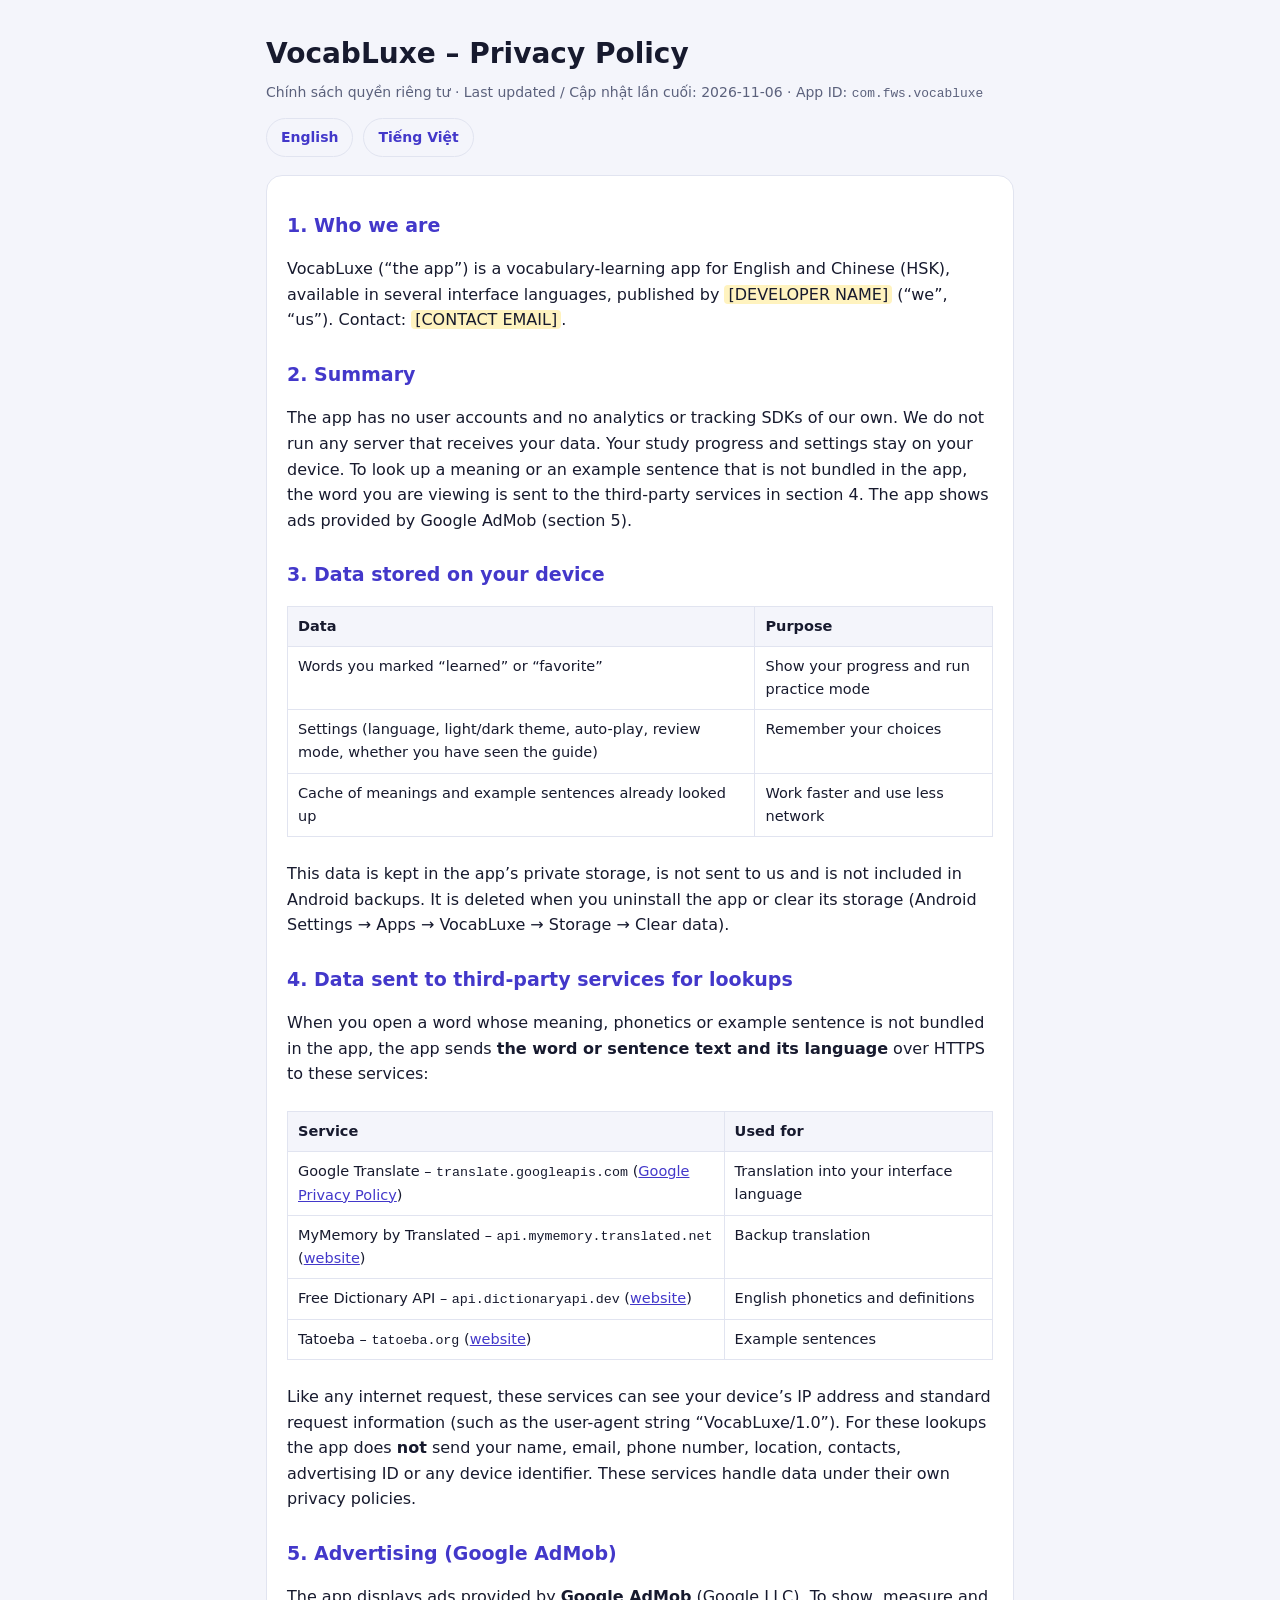
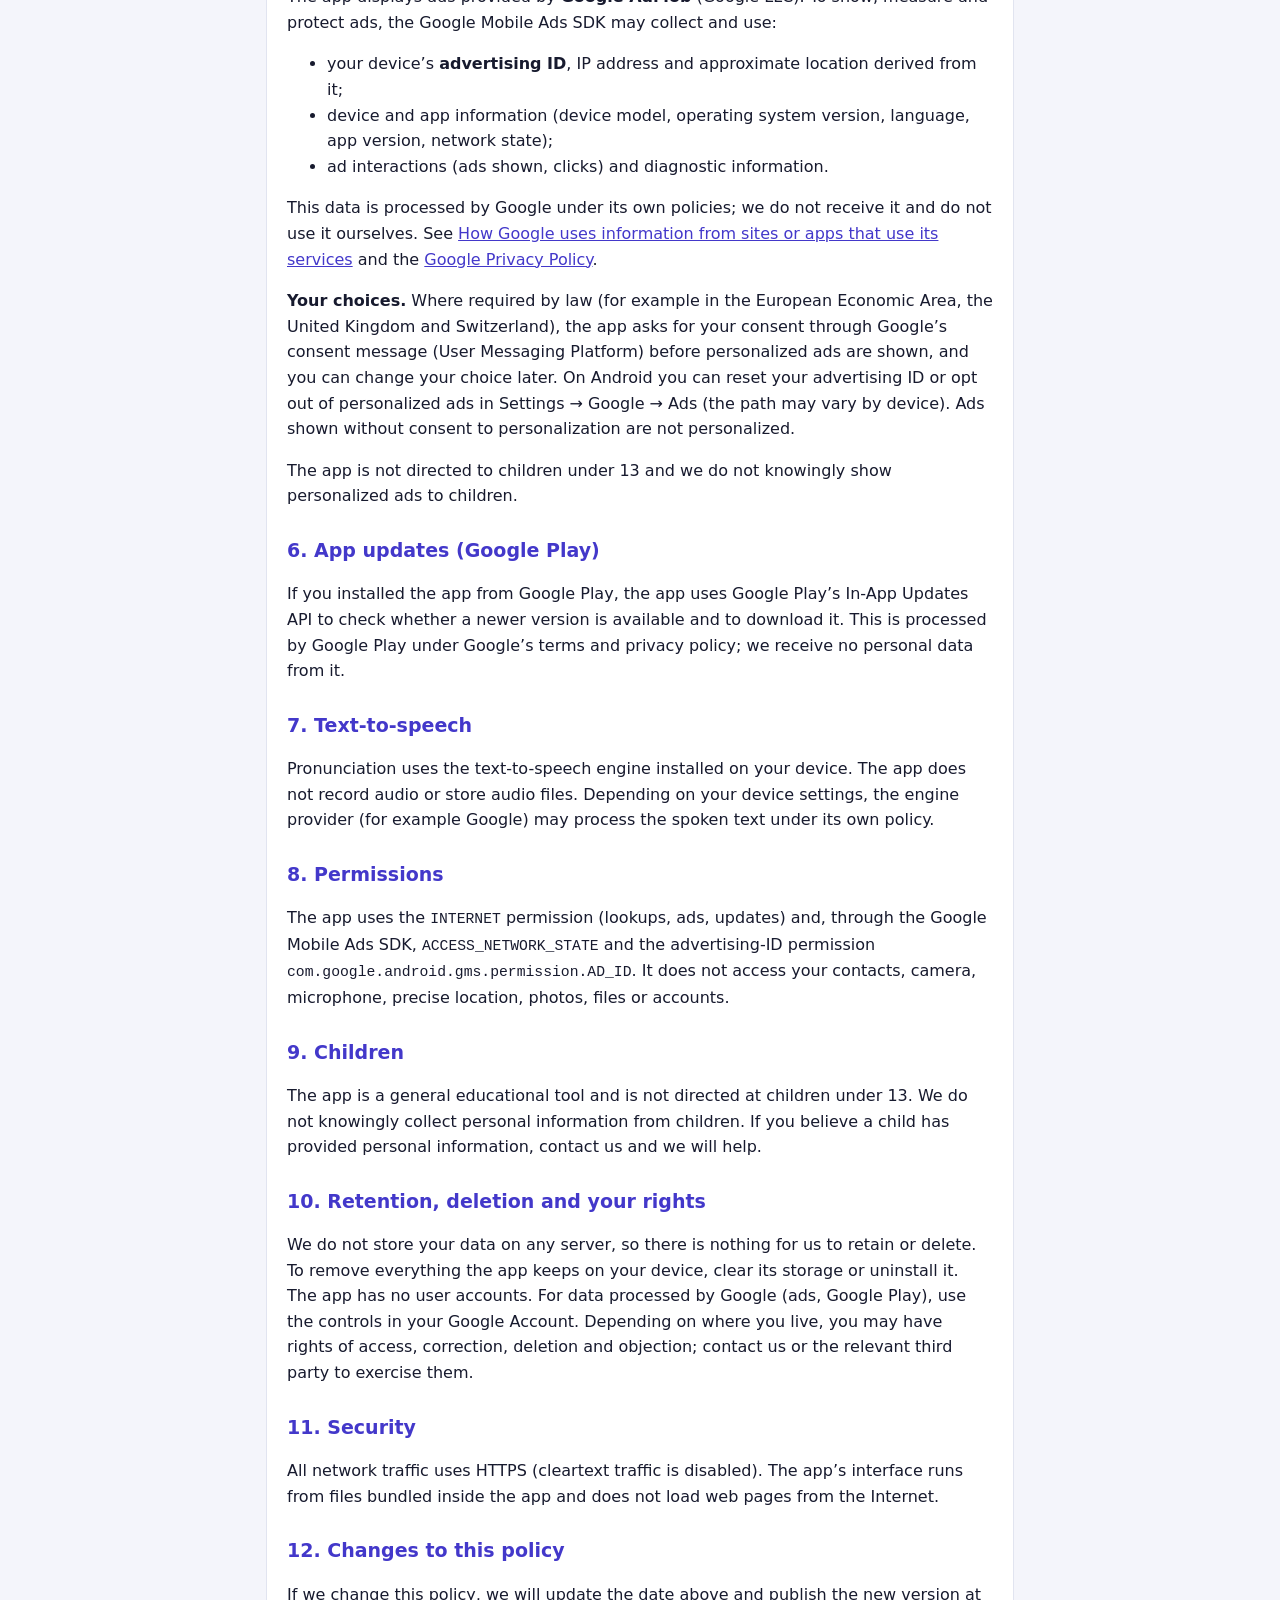
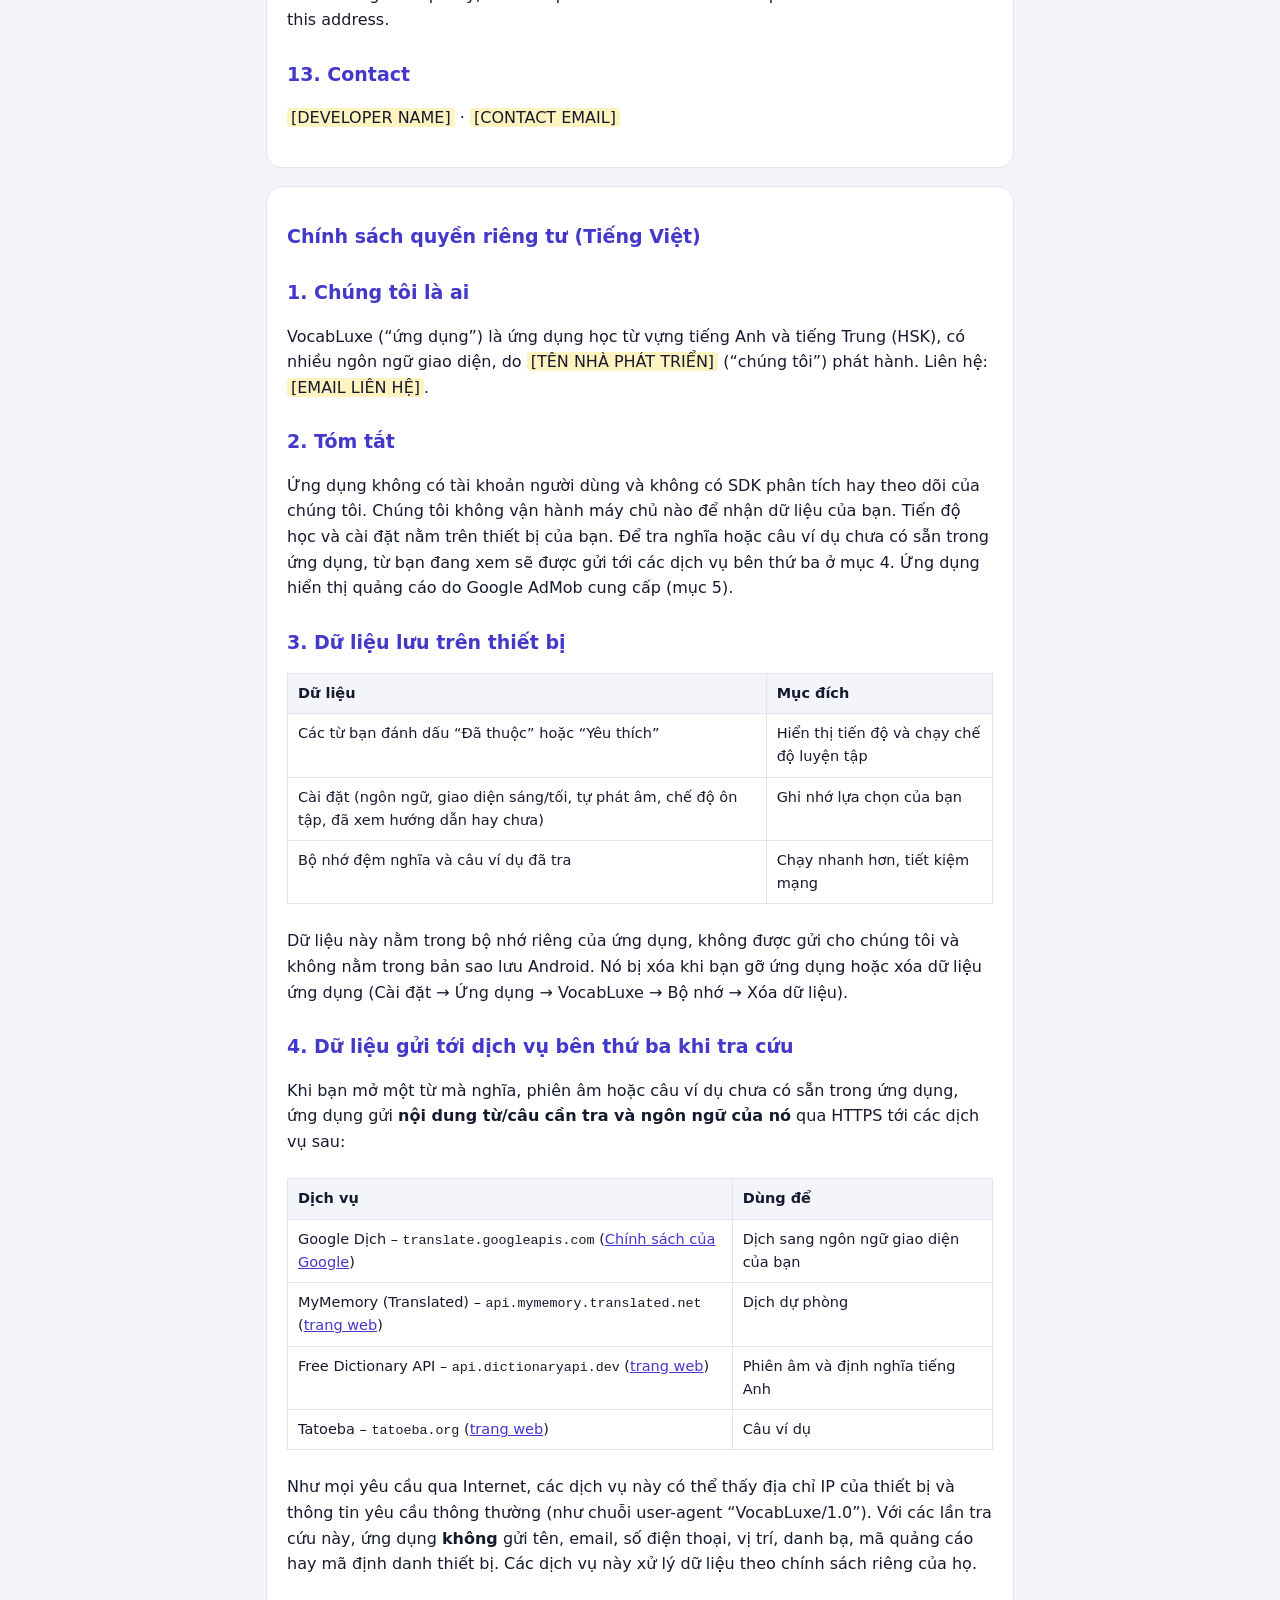
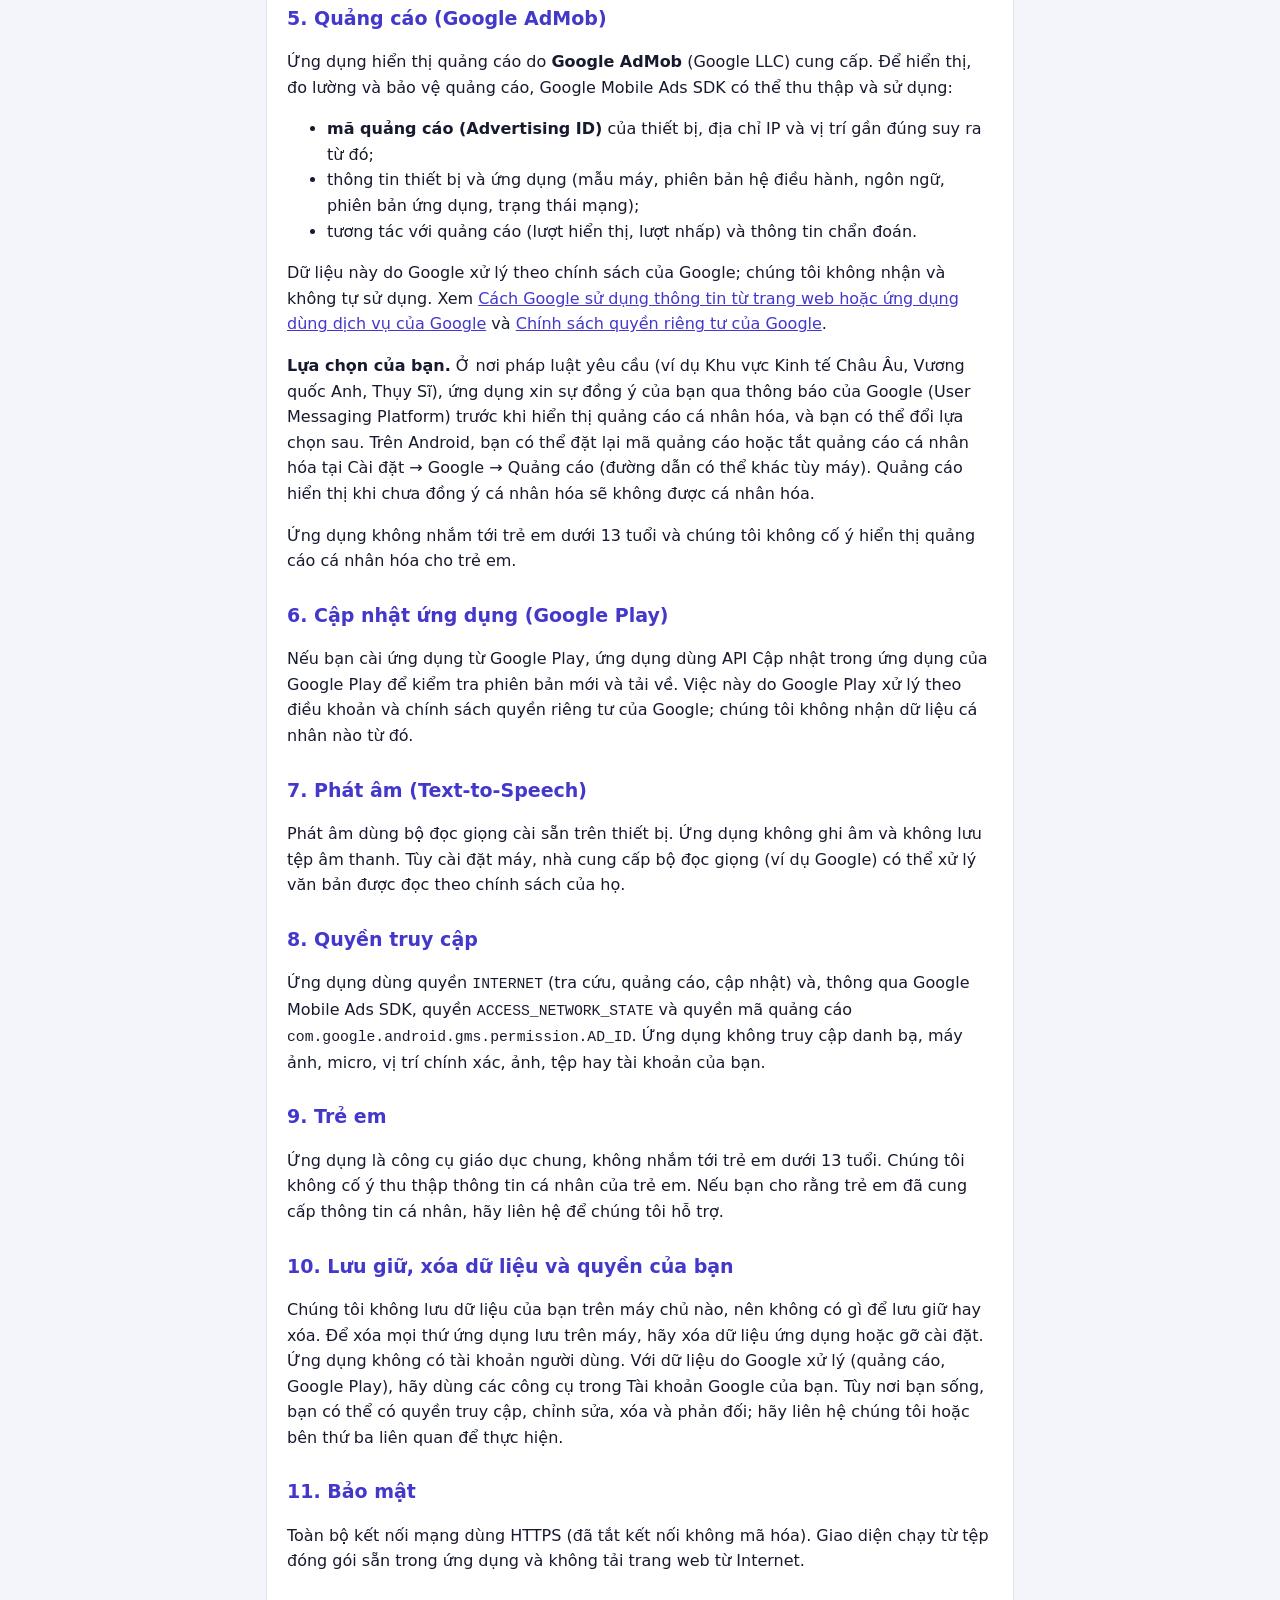
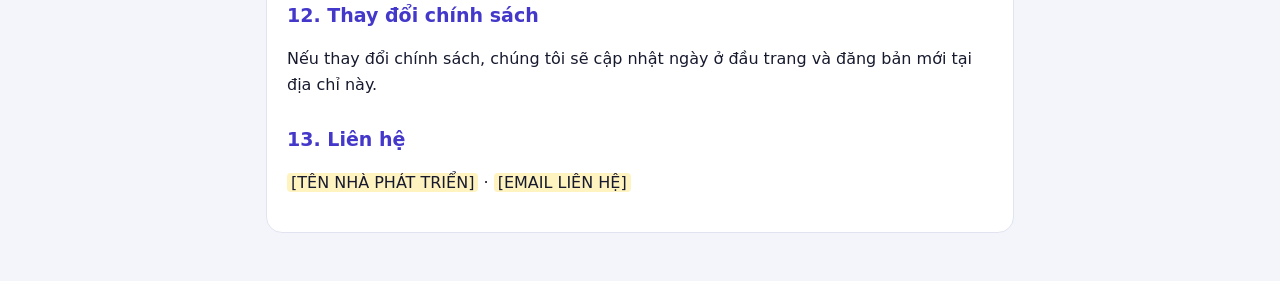
==== docs/privacy-policy.html @ f9e16d3c "new version" ====
<!doctype html>
<html lang="en">
<head>
<meta charset="utf-8">
<meta name="viewport" content="width=device-width, initial-scale=1">
<meta name="color-scheme" content="light dark">
<title>VocabLuxe – Privacy Policy / Chính sách quyền riêng tư</title>
<style>
  :root{color-scheme:light dark;--bg:#f4f5fb;--card:#fff;--text:#171a2e;--muted:#5b617c;--line:#e1e4f0;--accent:#4338ca;--mark:#fff3bf}
  @media (prefers-color-scheme:dark){:root{--bg:#0e1018;--card:#171a26;--text:#edeffa;--muted:#a4aac4;--line:#2a2f44;--accent:#c2c5ff;--mark:#5a4a00}}
  *{box-sizing:border-box}
  body{margin:0;background:var(--bg);color:var(--text);font:16px/1.6 system-ui,-apple-system,"Segoe UI",Roboto,sans-serif}
  main{max-width:780px;margin:0 auto;padding:24px 16px 56px}
  h1{font-size:28px;margin:8px 0 4px}
  h2{font-size:19px;margin:26px 0 8px;color:var(--accent)}
  .card{background:var(--card);border:1px solid var(--line);border-radius:16px;padding:8px 20px 20px;margin-top:18px}
  .meta{color:var(--muted);font-size:14px}
  nav{display:flex;gap:10px;margin-top:14px}
  nav a{padding:7px 14px;border:1px solid var(--line);border-radius:999px;color:var(--accent);text-decoration:none;font-weight:600;font-size:14px}
  table{border-collapse:collapse;width:100%;font-size:14.5px;margin:8px 0}
  th,td{border:1px solid var(--line);padding:8px 10px;text-align:left;vertical-align:top}
  th{background:var(--bg)}
  mark{background:var(--mark);color:inherit;padding:0 4px;border-radius:4px}
  a{color:var(--accent)}
  code{font-size:.92em;word-break:break-word}
  .tablewrap{overflow-x:auto}
</style>
</head>
<body>
<main>
  <h1>VocabLuxe – Privacy Policy</h1>
  <div class="meta">Chính sách quyền riêng tư · Last updated / Cập nhật lần cuối: 2026-11-06 · App ID: <code>com.fws.vocabluxe</code></div>
  <nav><a href="#en">English</a><a href="#vi">Tiếng Việt</a></nav>

  <!-- ===================== ENGLISH ===================== -->
  <section id="en" class="card" lang="en">
    <h2>1. Who we are</h2>
    <p>VocabLuxe (“the app”) is a vocabulary-learning app for English and Chinese (HSK), available in several interface languages, published by <mark>[DEVELOPER NAME]</mark> (“we”, “us”). Contact: <mark>[CONTACT EMAIL]</mark>.</p>

    <h2>2. Summary</h2>
    <p>The app has no user accounts and no analytics or tracking SDKs of our own. We do not run any server that receives your data. Your study progress and settings stay on your device. To look up a meaning or an example sentence that is not bundled in the app, the word you are viewing is sent to the third-party services in section 4. The app shows ads provided by Google AdMob (section 5).</p>

    <h2>3. Data stored on your device</h2>
    <div class="tablewrap"><table>
      <tr><th>Data</th><th>Purpose</th></tr>
      <tr><td>Words you marked “learned” or “favorite”</td><td>Show your progress and run practice mode</td></tr>
      <tr><td>Settings (language, light/dark theme, auto-play, review mode, whether you have seen the guide)</td><td>Remember your choices</td></tr>
      <tr><td>Cache of meanings and example sentences already looked up</td><td>Work faster and use less network</td></tr>
    </table></div>
    <p>This data is kept in the app’s private storage, is not sent to us and is not included in Android backups. It is deleted when you uninstall the app or clear its storage (Android Settings → Apps → VocabLuxe → Storage → Clear data).</p>

    <h2>4. Data sent to third-party services for lookups</h2>
    <p>When you open a word whose meaning, phonetics or example sentence is not bundled in the app, the app sends <b>the word or sentence text and its language</b> over HTTPS to these services:</p>
    <div class="tablewrap"><table>
      <tr><th>Service</th><th>Used for</th></tr>
      <tr><td>Google Translate – <code>translate.googleapis.com</code> (<a href="https://policies.google.com/privacy">Google Privacy Policy</a>)</td><td>Translation into your interface language</td></tr>
      <tr><td>MyMemory by Translated – <code>api.mymemory.translated.net</code> (<a href="https://mymemory.translated.net/">website</a>)</td><td>Backup translation</td></tr>
      <tr><td>Free Dictionary API – <code>api.dictionaryapi.dev</code> (<a href="https://dictionaryapi.dev/">website</a>)</td><td>English phonetics and definitions</td></tr>
      <tr><td>Tatoeba – <code>tatoeba.org</code> (<a href="https://tatoeba.org/">website</a>)</td><td>Example sentences</td></tr>
    </table></div>
    <p>Like any internet request, these services can see your device’s IP address and standard request information (such as the user-agent string “VocabLuxe/1.0”). For these lookups the app does <b>not</b> send your name, email, phone number, location, contacts, advertising ID or any device identifier. These services handle data under their own privacy policies.</p>

    <h2>5. Advertising (Google AdMob)</h2>
    <p>The app displays ads provided by <b>Google AdMob</b> (Google LLC). To show, measure and protect ads, the Google Mobile Ads SDK may collect and use:</p>
    <ul>
      <li>your device’s <b>advertising ID</b>, IP address and approximate location derived from it;</li>
      <li>device and app information (device model, operating system version, language, app version, network state);</li>
      <li>ad interactions (ads shown, clicks) and diagnostic information.</li>
    </ul>
    <p>This data is processed by Google under its own policies; we do not receive it and do not use it ourselves. See <a href="https://policies.google.com/technologies/partner-sites">How Google uses information from sites or apps that use its services</a> and the <a href="https://policies.google.com/privacy">Google Privacy Policy</a>.</p>
    <p><b>Your choices.</b> Where required by law (for example in the European Economic Area, the United Kingdom and Switzerland), the app asks for your consent through Google’s consent message (User Messaging Platform) before personalized ads are shown, and you can change your choice later. On Android you can reset your advertising ID or opt out of personalized ads in Settings → Google → Ads (the path may vary by device). Ads shown without consent to personalization are not personalized.</p>
    <p>The app is not directed to children under 13 and we do not knowingly show personalized ads to children.</p>

    <h2>6. App updates (Google Play)</h2>
    <p>If you installed the app from Google Play, the app uses Google Play’s In-App Updates API to check whether a newer version is available and to download it. This is processed by Google Play under Google’s terms and privacy policy; we receive no personal data from it.</p>

    <h2>7. Text-to-speech</h2>
    <p>Pronunciation uses the text-to-speech engine installed on your device. The app does not record audio or store audio files. Depending on your device settings, the engine provider (for example Google) may process the spoken text under its own policy.</p>

    <h2>8. Permissions</h2>
    <p>The app uses the <code>INTERNET</code> permission (lookups, ads, updates) and, through the Google Mobile Ads SDK, <code>ACCESS_NETWORK_STATE</code> and the advertising-ID permission <code>com.google.android.gms.permission.AD_ID</code>. It does not access your contacts, camera, microphone, precise location, photos, files or accounts.</p>

    <h2>9. Children</h2>
    <p>The app is a general educational tool and is not directed at children under 13. We do not knowingly collect personal information from children. If you believe a child has provided personal information, contact us and we will help.</p>

    <h2>10. Retention, deletion and your rights</h2>
    <p>We do not store your data on any server, so there is nothing for us to retain or delete. To remove everything the app keeps on your device, clear its storage or uninstall it. The app has no user accounts. For data processed by Google (ads, Google Play), use the controls in your Google Account. Depending on where you live, you may have rights of access, correction, deletion and objection; contact us or the relevant third party to exercise them.</p>

    <h2>11. Security</h2>
    <p>All network traffic uses HTTPS (cleartext traffic is disabled). The app’s interface runs from files bundled inside the app and does not load web pages from the Internet.</p>

    <h2>12. Changes to this policy</h2>
    <p>If we change this policy, we will update the date above and publish the new version at this address.</p>

    <h2>13. Contact</h2>
    <p><mark>[DEVELOPER NAME]</mark> · <mark>[CONTACT EMAIL]</mark></p>
  </section>

  <!-- ===================== TIẾNG VIỆT ===================== -->
  <section id="vi" class="card" lang="vi">
    <h2>Chính sách quyền riêng tư (Tiếng Việt)</h2>

    <h2>1. Chúng tôi là ai</h2>
    <p>VocabLuxe (“ứng dụng”) là ứng dụng học từ vựng tiếng Anh và tiếng Trung (HSK), có nhiều ngôn ngữ giao diện, do <mark>[TÊN NHÀ PHÁT TRIỂN]</mark> (“chúng tôi”) phát hành. Liên hệ: <mark>[EMAIL LIÊN HỆ]</mark>.</p>

    <h2>2. Tóm tắt</h2>
    <p>Ứng dụng không có tài khoản người dùng và không có SDK phân tích hay theo dõi của chúng tôi. Chúng tôi không vận hành máy chủ nào để nhận dữ liệu của bạn. Tiến độ học và cài đặt nằm trên thiết bị của bạn. Để tra nghĩa hoặc câu ví dụ chưa có sẵn trong ứng dụng, từ bạn đang xem sẽ được gửi tới các dịch vụ bên thứ ba ở mục 4. Ứng dụng hiển thị quảng cáo do Google AdMob cung cấp (mục 5).</p>

    <h2>3. Dữ liệu lưu trên thiết bị</h2>
    <div class="tablewrap"><table>
      <tr><th>Dữ liệu</th><th>Mục đích</th></tr>
      <tr><td>Các từ bạn đánh dấu “Đã thuộc” hoặc “Yêu thích”</td><td>Hiển thị tiến độ và chạy chế độ luyện tập</td></tr>
      <tr><td>Cài đặt (ngôn ngữ, giao diện sáng/tối, tự phát âm, chế độ ôn tập, đã xem hướng dẫn hay chưa)</td><td>Ghi nhớ lựa chọn của bạn</td></tr>
      <tr><td>Bộ nhớ đệm nghĩa và câu ví dụ đã tra</td><td>Chạy nhanh hơn, tiết kiệm mạng</td></tr>
    </table></div>
    <p>Dữ liệu này nằm trong bộ nhớ riêng của ứng dụng, không được gửi cho chúng tôi và không nằm trong bản sao lưu Android. Nó bị xóa khi bạn gỡ ứng dụng hoặc xóa dữ liệu ứng dụng (Cài đặt → Ứng dụng → VocabLuxe → Bộ nhớ → Xóa dữ liệu).</p>

    <h2>4. Dữ liệu gửi tới dịch vụ bên thứ ba khi tra cứu</h2>
    <p>Khi bạn mở một từ mà nghĩa, phiên âm hoặc câu ví dụ chưa có sẵn trong ứng dụng, ứng dụng gửi <b>nội dung từ/câu cần tra và ngôn ngữ của nó</b> qua HTTPS tới các dịch vụ sau:</p>
    <div class="tablewrap"><table>
      <tr><th>Dịch vụ</th><th>Dùng để</th></tr>
      <tr><td>Google Dịch – <code>translate.googleapis.com</code> (<a href="https://policies.google.com/privacy">Chính sách của Google</a>)</td><td>Dịch sang ngôn ngữ giao diện của bạn</td></tr>
      <tr><td>MyMemory (Translated) – <code>api.mymemory.translated.net</code> (<a href="https://mymemory.translated.net/">trang web</a>)</td><td>Dịch dự phòng</td></tr>
      <tr><td>Free Dictionary API – <code>api.dictionaryapi.dev</code> (<a href="https://dictionaryapi.dev/">trang web</a>)</td><td>Phiên âm và định nghĩa tiếng Anh</td></tr>
      <tr><td>Tatoeba – <code>tatoeba.org</code> (<a href="https://tatoeba.org/">trang web</a>)</td><td>Câu ví dụ</td></tr>
    </table></div>
    <p>Như mọi yêu cầu qua Internet, các dịch vụ này có thể thấy địa chỉ IP của thiết bị và thông tin yêu cầu thông thường (như chuỗi user-agent “VocabLuxe/1.0”). Với các lần tra cứu này, ứng dụng <b>không</b> gửi tên, email, số điện thoại, vị trí, danh bạ, mã quảng cáo hay mã định danh thiết bị. Các dịch vụ này xử lý dữ liệu theo chính sách riêng của họ.</p>

    <h2>5. Quảng cáo (Google AdMob)</h2>
    <p>Ứng dụng hiển thị quảng cáo do <b>Google AdMob</b> (Google LLC) cung cấp. Để hiển thị, đo lường và bảo vệ quảng cáo, Google Mobile Ads SDK có thể thu thập và sử dụng:</p>
    <ul>
      <li><b>mã quảng cáo (Advertising ID)</b> của thiết bị, địa chỉ IP và vị trí gần đúng suy ra từ đó;</li>
      <li>thông tin thiết bị và ứng dụng (mẫu máy, phiên bản hệ điều hành, ngôn ngữ, phiên bản ứng dụng, trạng thái mạng);</li>
      <li>tương tác với quảng cáo (lượt hiển thị, lượt nhấp) và thông tin chẩn đoán.</li>
    </ul>
    <p>Dữ liệu này do Google xử lý theo chính sách của Google; chúng tôi không nhận và không tự sử dụng. Xem <a href="https://policies.google.com/technologies/partner-sites">Cách Google sử dụng thông tin từ trang web hoặc ứng dụng dùng dịch vụ của Google</a> và <a href="https://policies.google.com/privacy">Chính sách quyền riêng tư của Google</a>.</p>
    <p><b>Lựa chọn của bạn.</b> Ở nơi pháp luật yêu cầu (ví dụ Khu vực Kinh tế Châu Âu, Vương quốc Anh, Thụy Sĩ), ứng dụng xin sự đồng ý của bạn qua thông báo của Google (User Messaging Platform) trước khi hiển thị quảng cáo cá nhân hóa, và bạn có thể đổi lựa chọn sau. Trên Android, bạn có thể đặt lại mã quảng cáo hoặc tắt quảng cáo cá nhân hóa tại Cài đặt → Google → Quảng cáo (đường dẫn có thể khác tùy máy). Quảng cáo hiển thị khi chưa đồng ý cá nhân hóa sẽ không được cá nhân hóa.</p>
    <p>Ứng dụng không nhắm tới trẻ em dưới 13 tuổi và chúng tôi không cố ý hiển thị quảng cáo cá nhân hóa cho trẻ em.</p>

    <h2>6. Cập nhật ứng dụng (Google Play)</h2>
    <p>Nếu bạn cài ứng dụng từ Google Play, ứng dụng dùng API Cập nhật trong ứng dụng của Google Play để kiểm tra phiên bản mới và tải về. Việc này do Google Play xử lý theo điều khoản và chính sách quyền riêng tư của Google; chúng tôi không nhận dữ liệu cá nhân nào từ đó.</p>

    <h2>7. Phát âm (Text-to-Speech)</h2>
    <p>Phát âm dùng bộ đọc giọng cài sẵn trên thiết bị. Ứng dụng không ghi âm và không lưu tệp âm thanh. Tùy cài đặt máy, nhà cung cấp bộ đọc giọng (ví dụ Google) có thể xử lý văn bản được đọc theo chính sách của họ.</p>

    <h2>8. Quyền truy cập</h2>
    <p>Ứng dụng dùng quyền <code>INTERNET</code> (tra cứu, quảng cáo, cập nhật) và, thông qua Google Mobile Ads SDK, quyền <code>ACCESS_NETWORK_STATE</code> và quyền mã quảng cáo <code>com.google.android.gms.permission.AD_ID</code>. Ứng dụng không truy cập danh bạ, máy ảnh, micro, vị trí chính xác, ảnh, tệp hay tài khoản của bạn.</p>

    <h2>9. Trẻ em</h2>
    <p>Ứng dụng là công cụ giáo dục chung, không nhắm tới trẻ em dưới 13 tuổi. Chúng tôi không cố ý thu thập thông tin cá nhân của trẻ em. Nếu bạn cho rằng trẻ em đã cung cấp thông tin cá nhân, hãy liên hệ để chúng tôi hỗ trợ.</p>

    <h2>10. Lưu giữ, xóa dữ liệu và quyền của bạn</h2>
    <p>Chúng tôi không lưu dữ liệu của bạn trên máy chủ nào, nên không có gì để lưu giữ hay xóa. Để xóa mọi thứ ứng dụng lưu trên máy, hãy xóa dữ liệu ứng dụng hoặc gỡ cài đặt. Ứng dụng không có tài khoản người dùng. Với dữ liệu do Google xử lý (quảng cáo, Google Play), hãy dùng các công cụ trong Tài khoản Google của bạn. Tùy nơi bạn sống, bạn có thể có quyền truy cập, chỉnh sửa, xóa và phản đối; hãy liên hệ chúng tôi hoặc bên thứ ba liên quan để thực hiện.</p>

    <h2>11. Bảo mật</h2>
    <p>Toàn bộ kết nối mạng dùng HTTPS (đã tắt kết nối không mã hóa). Giao diện chạy từ tệp đóng gói sẵn trong ứng dụng và không tải trang web từ Internet.</p>

    <h2>12. Thay đổi chính sách</h2>
    <p>Nếu thay đổi chính sách, chúng tôi sẽ cập nhật ngày ở đầu trang và đăng bản mới tại địa chỉ này.</p>

    <h2>13. Liên hệ</h2>
    <p><mark>[TÊN NHÀ PHÁT TRIỂN]</mark> · <mark>[EMAIL LIÊN HỆ]</mark></p>
  </section>
</main>
</body>
</html>
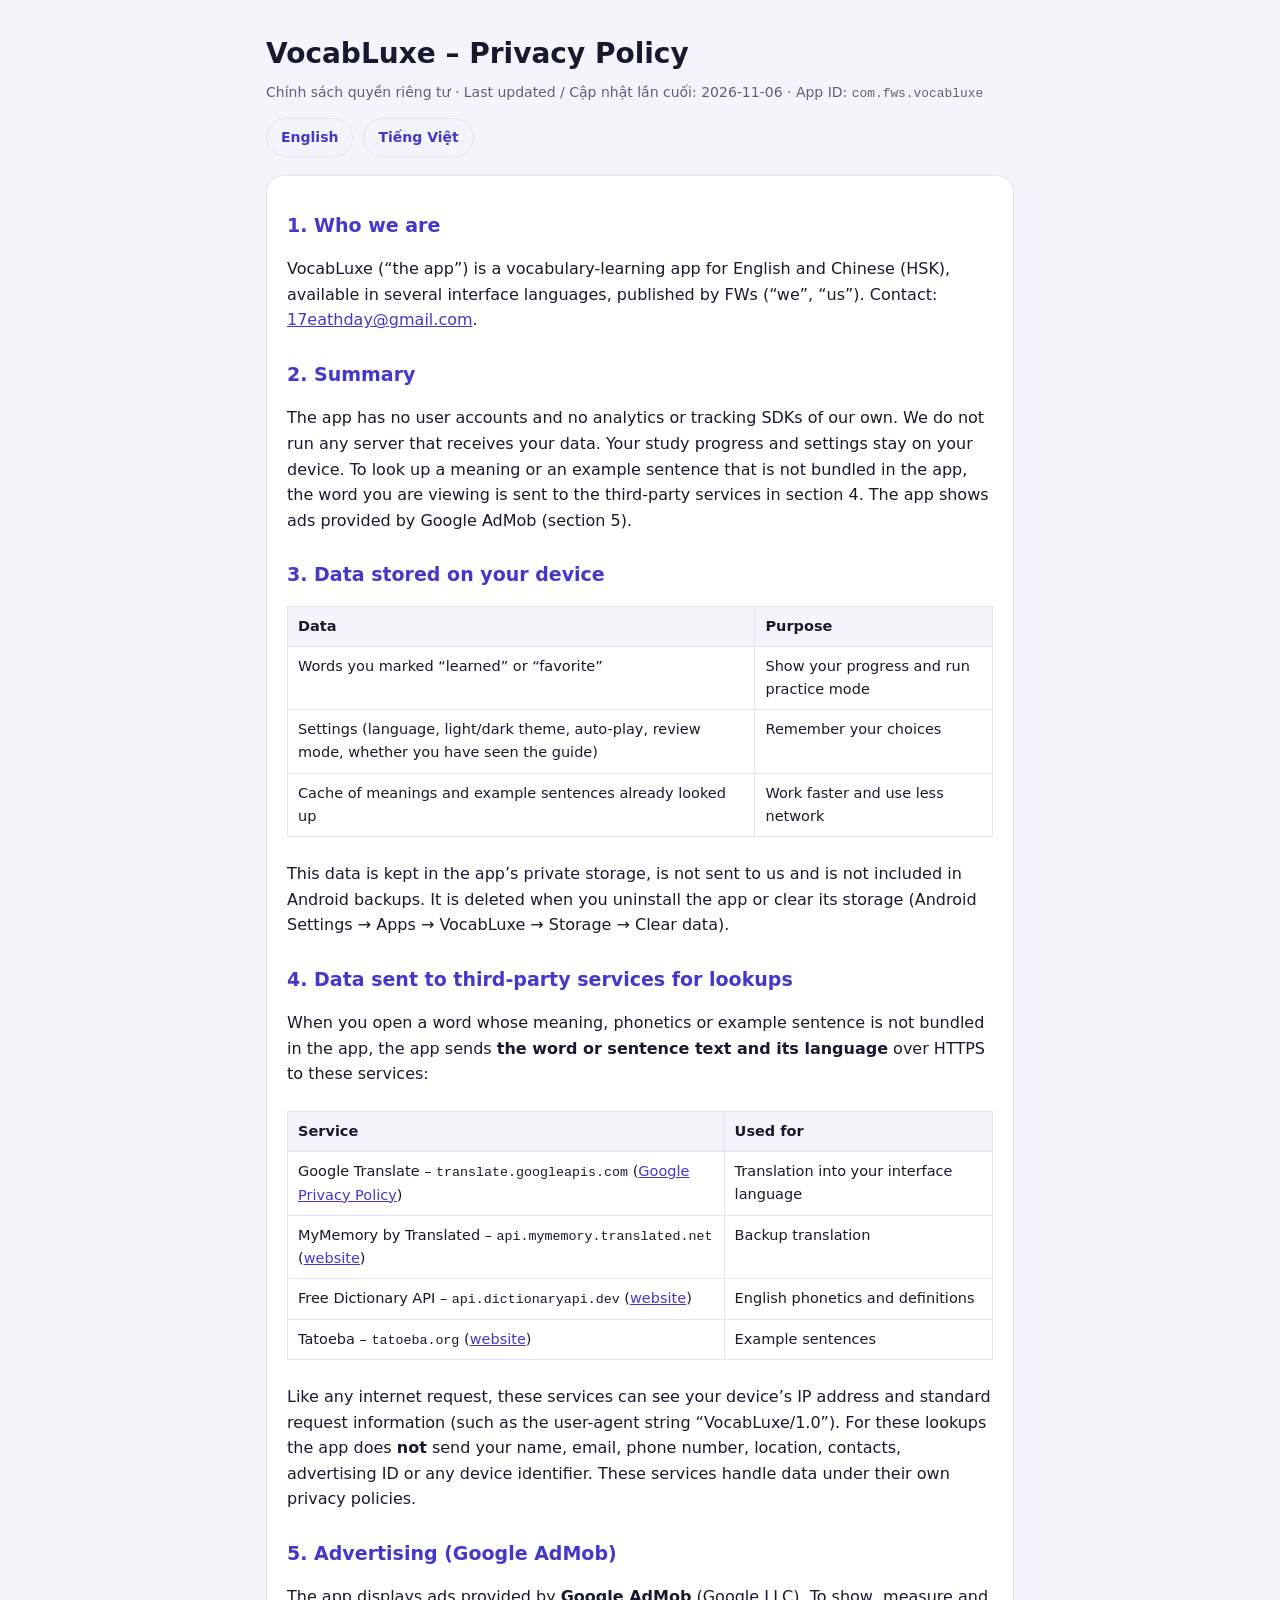
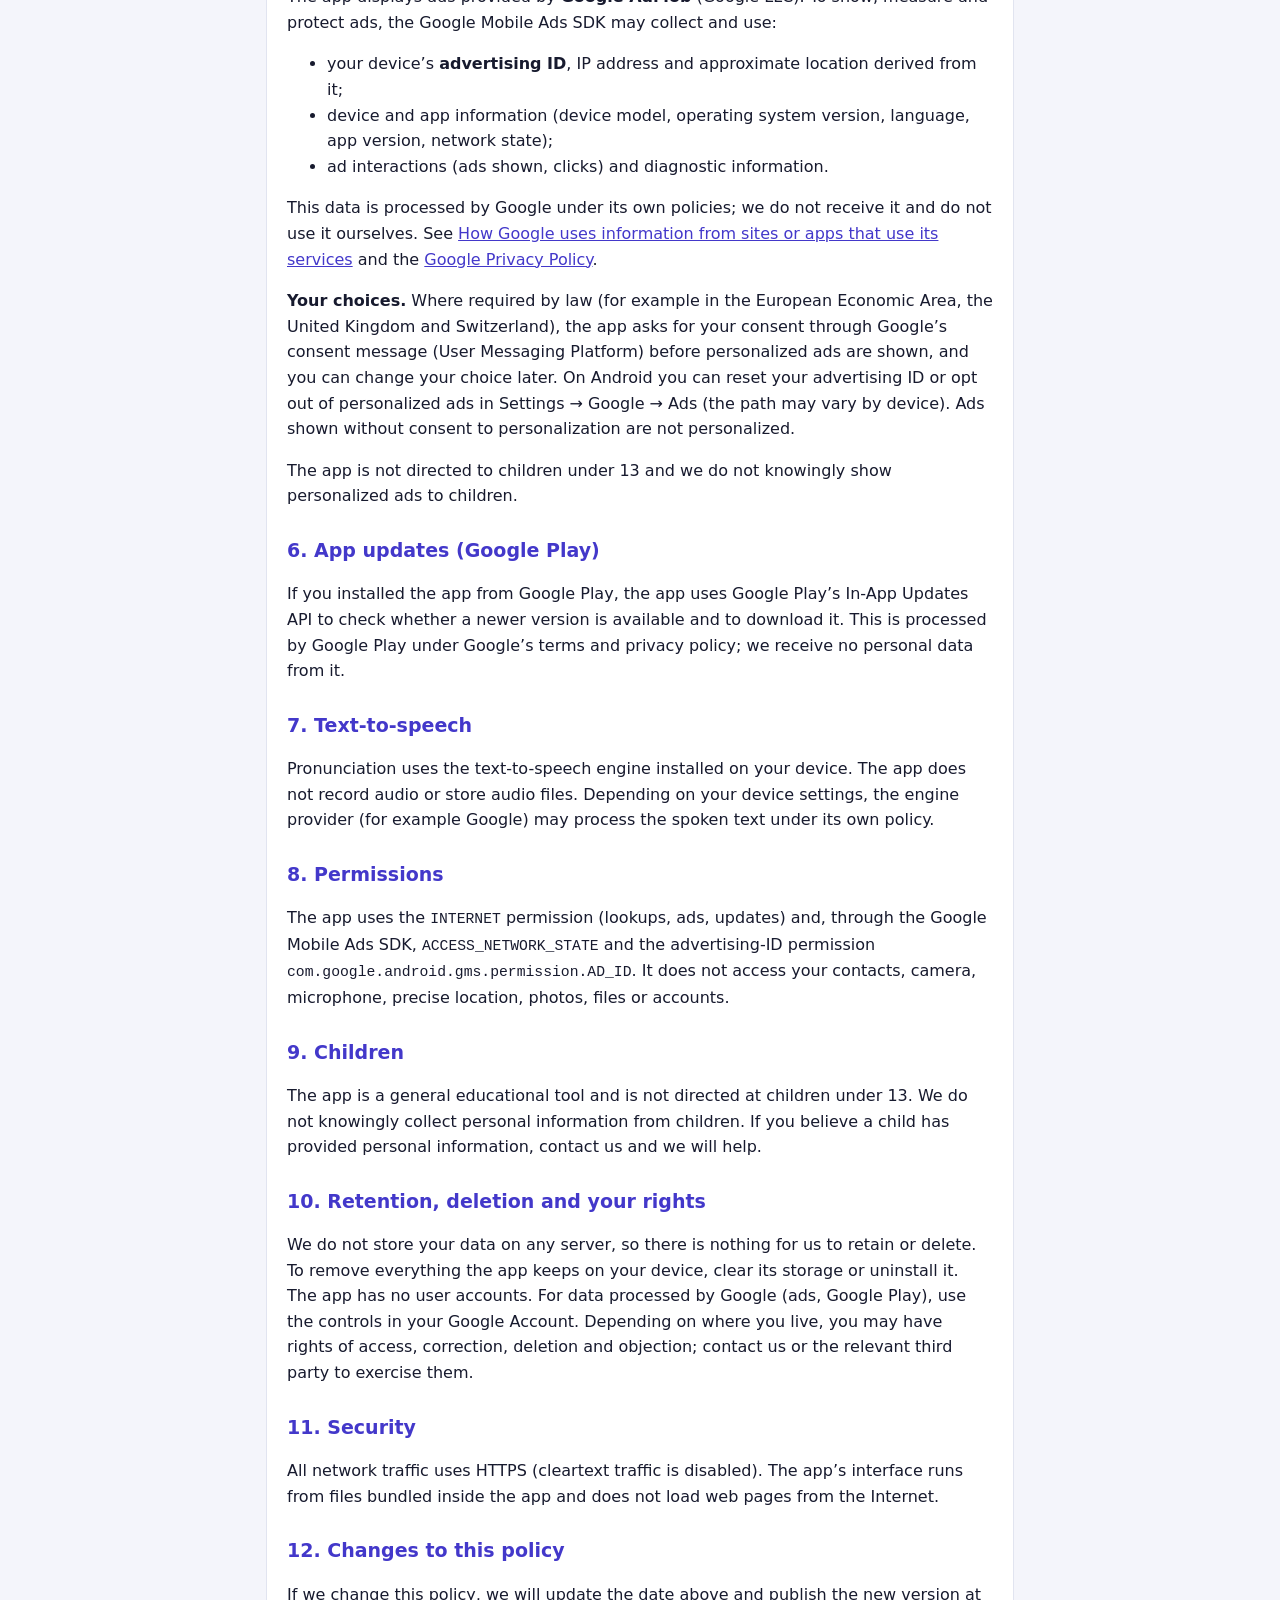
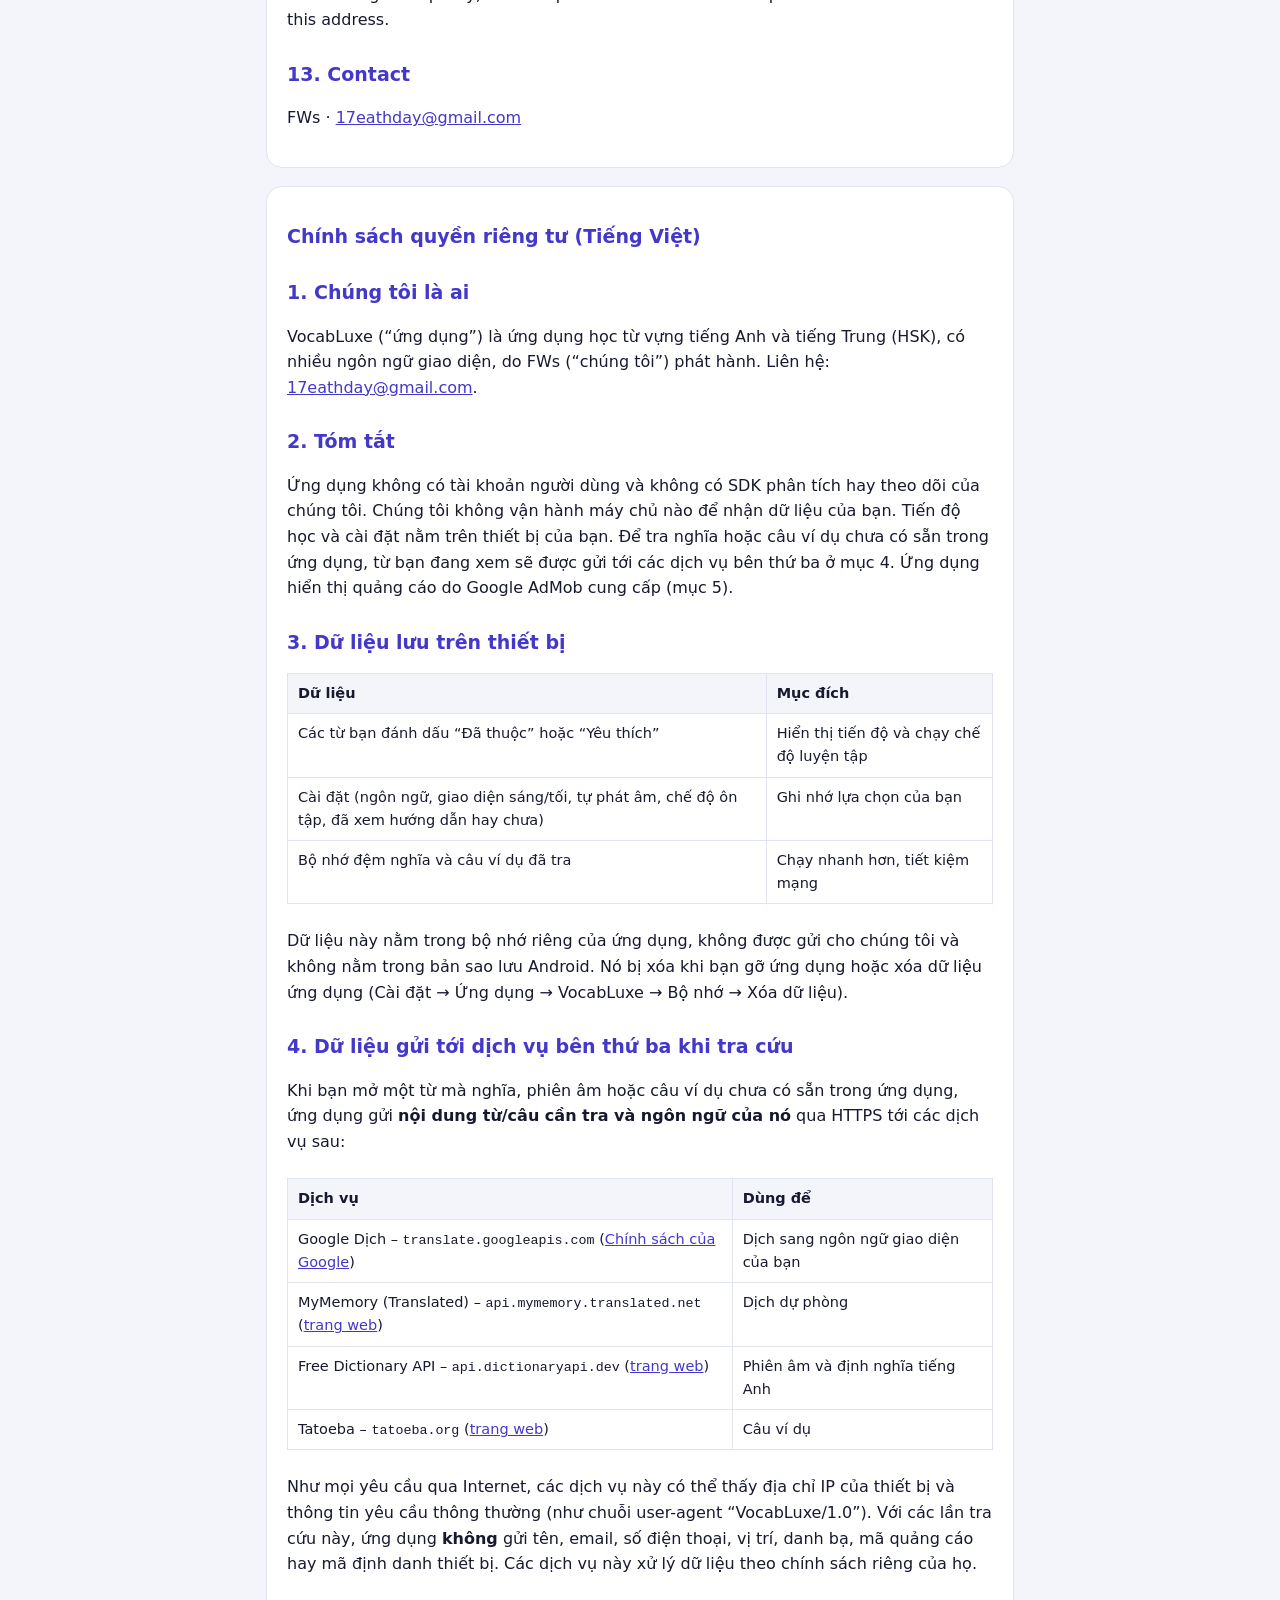
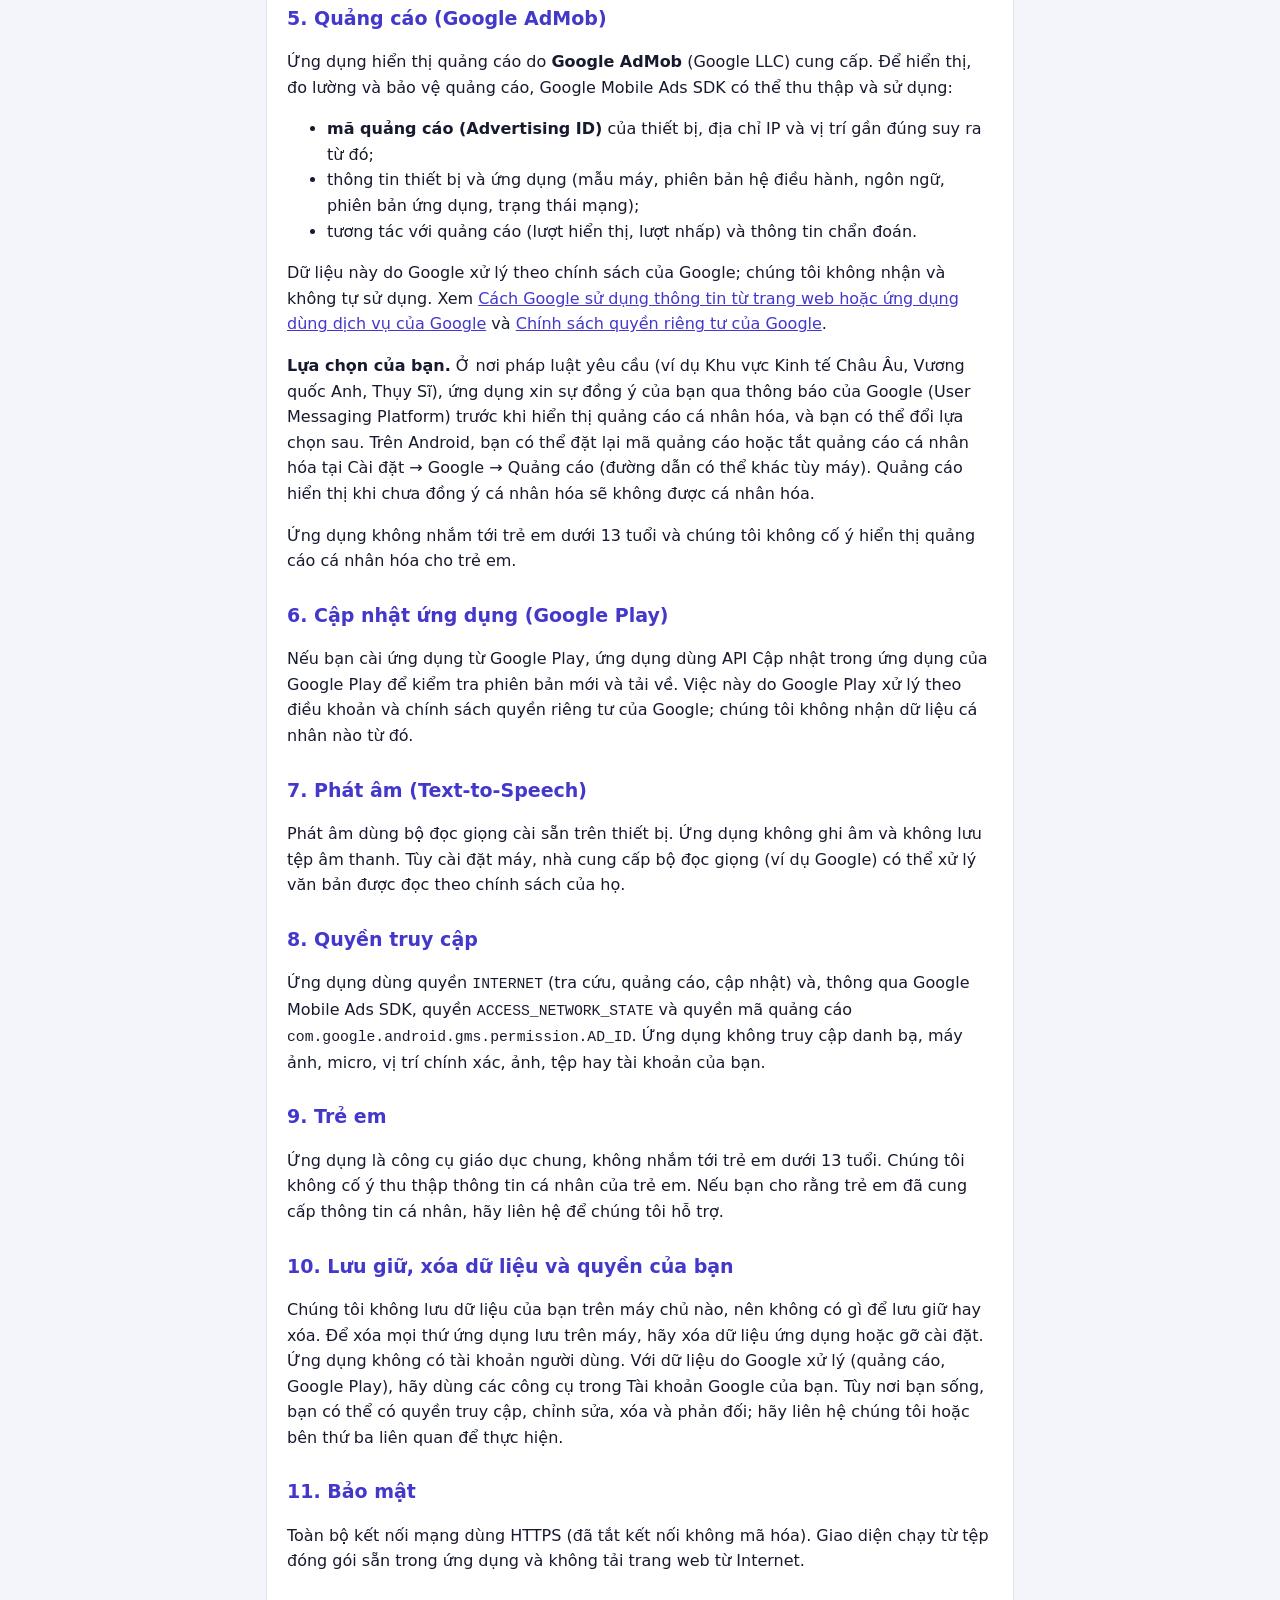
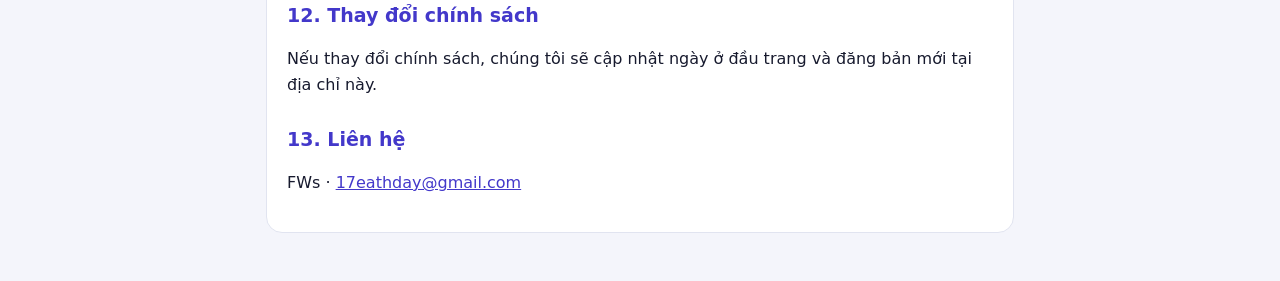
==== commit 02736f9f: "init" ====
--- a/docs/privacy-policy.html
+++ b/docs/privacy-policy.html
@@ -35,7 +35,7 @@
   <!-- ===================== ENGLISH ===================== -->
   <section id="en" class="card" lang="en">
     <h2>1. Who we are</h2>
-    <p>VocabLuxe (“the app”) is a vocabulary-learning app for English and Chinese (HSK), available in several interface languages, published by <mark>[DEVELOPER NAME]</mark> (“we”, “us”). Contact: <mark>[CONTACT EMAIL]</mark>.</p>
+    <p>VocabLuxe (“the app”) is a vocabulary-learning app for English and Chinese (HSK), available in several interface languages, published by FWs (“we”, “us”). Contact: <a href="mailto:17eathday@gmail.com">17eathday@gmail.com</a>.</p>
 
     <h2>2. Summary</h2>
     <p>The app has no user accounts and no analytics or tracking SDKs of our own. We do not run any server that receives your data. Your study progress and settings stay on your device. To look up a meaning or an example sentence that is not bundled in the app, the word you are viewing is sent to the third-party services in section 4. The app shows ads provided by Google AdMob (section 5).</p>
@@ -93,7 +93,7 @@
     <p>If we change this policy, we will update the date above and publish the new version at this address.</p>
 
     <h2>13. Contact</h2>
-    <p><mark>[DEVELOPER NAME]</mark> · <mark>[CONTACT EMAIL]</mark></p>
+    <p>FWs · <a href="mailto:17eathday@gmail.com">17eathday@gmail.com</a></p>
   </section>
 
   <!-- ===================== TIẾNG VIỆT ===================== -->
@@ -101,7 +101,7 @@
     <h2>Chính sách quyền riêng tư (Tiếng Việt)</h2>
 
     <h2>1. Chúng tôi là ai</h2>
-    <p>VocabLuxe (“ứng dụng”) là ứng dụng học từ vựng tiếng Anh và tiếng Trung (HSK), có nhiều ngôn ngữ giao diện, do <mark>[TÊN NHÀ PHÁT TRIỂN]</mark> (“chúng tôi”) phát hành. Liên hệ: <mark>[EMAIL LIÊN HỆ]</mark>.</p>
+    <p>VocabLuxe (“ứng dụng”) là ứng dụng học từ vựng tiếng Anh và tiếng Trung (HSK), có nhiều ngôn ngữ giao diện, do FWs (“chúng tôi”) phát hành. Liên hệ: <a href="mailto:17eathday@gmail.com">17eathday@gmail.com</a>.</p>
 
     <h2>2. Tóm tắt</h2>
     <p>Ứng dụng không có tài khoản người dùng và không có SDK phân tích hay theo dõi của chúng tôi. Chúng tôi không vận hành máy chủ nào để nhận dữ liệu của bạn. Tiến độ học và cài đặt nằm trên thiết bị của bạn. Để tra nghĩa hoặc câu ví dụ chưa có sẵn trong ứng dụng, từ bạn đang xem sẽ được gửi tới các dịch vụ bên thứ ba ở mục 4. Ứng dụng hiển thị quảng cáo do Google AdMob cung cấp (mục 5).</p>
@@ -159,7 +159,7 @@
     <p>Nếu thay đổi chính sách, chúng tôi sẽ cập nhật ngày ở đầu trang và đăng bản mới tại địa chỉ này.</p>
 
     <h2>13. Liên hệ</h2>
-    <p><mark>[TÊN NHÀ PHÁT TRIỂN]</mark> · <mark>[EMAIL LIÊN HỆ]</mark></p>
+    <p>FWs · <a href="mailto:17eathday@gmail.com">17eathday@gmail.com</a></p>
   </section>
 </main>
 </body>
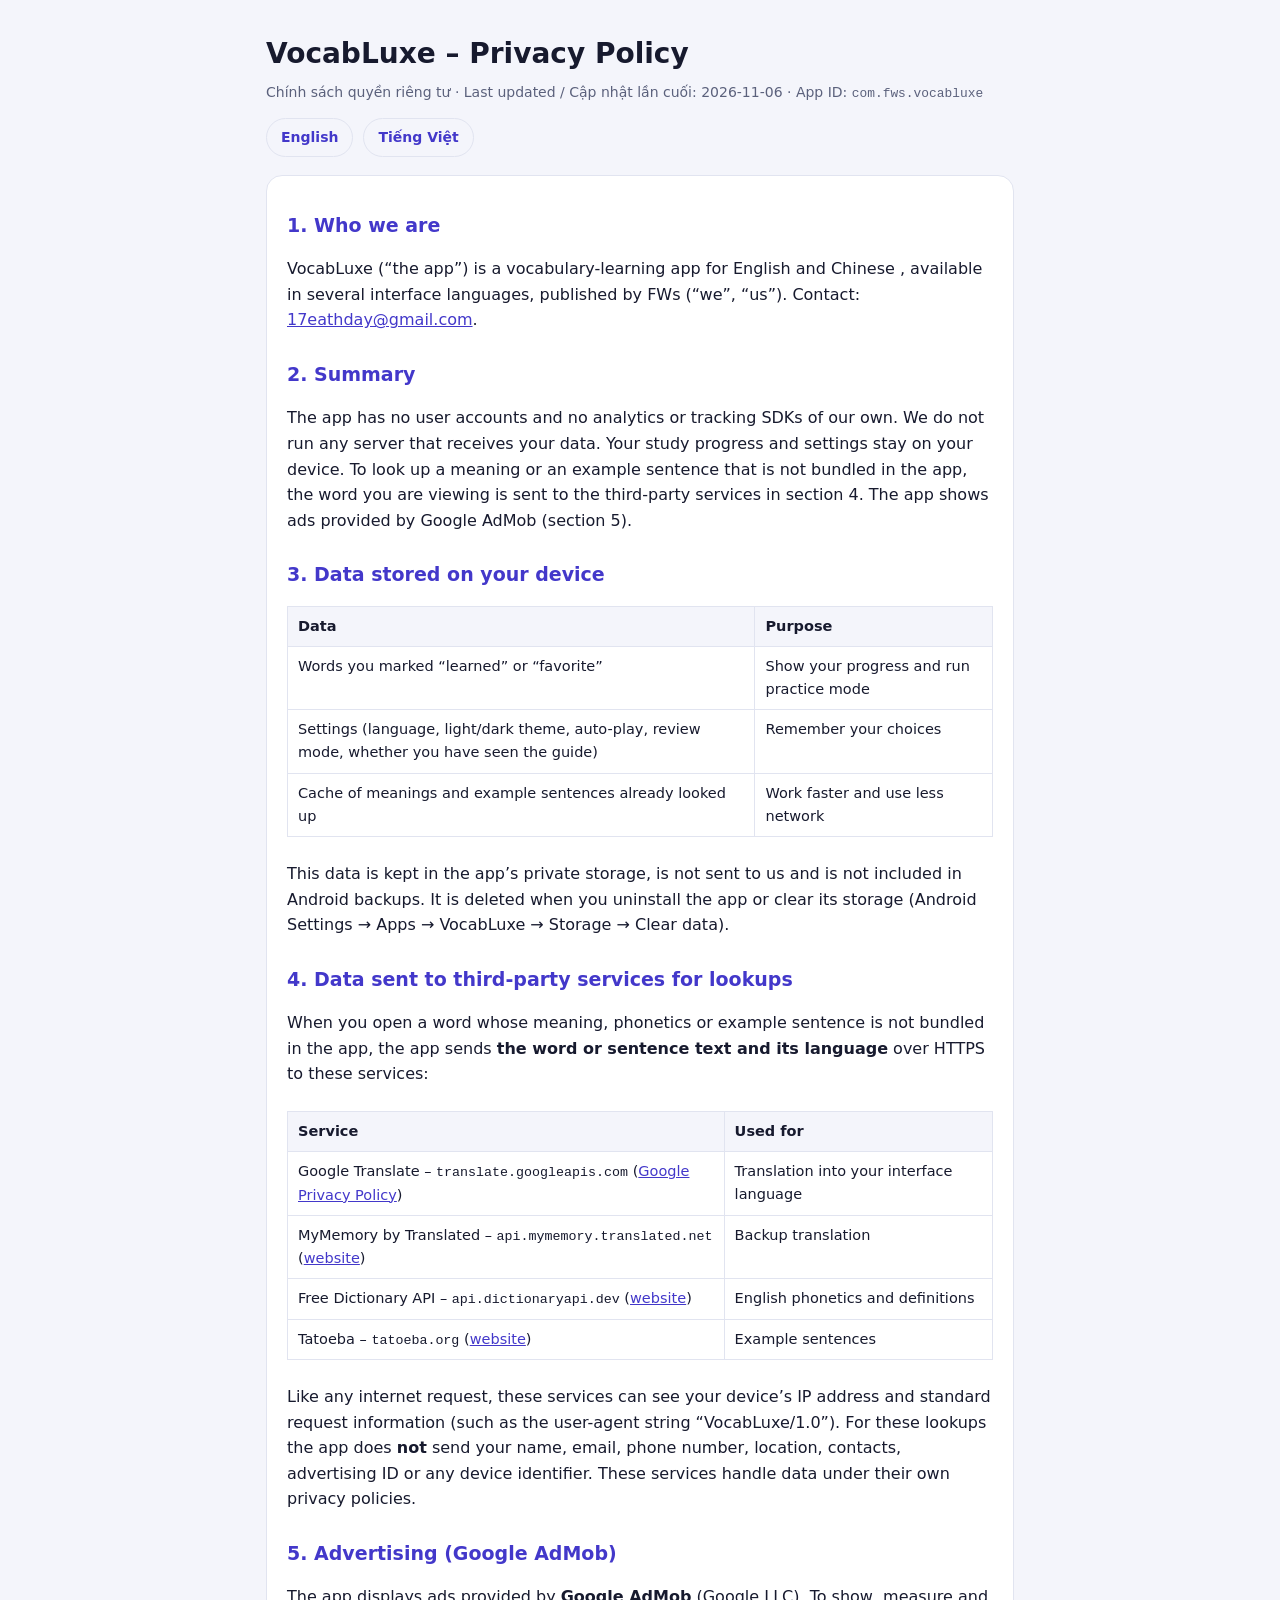
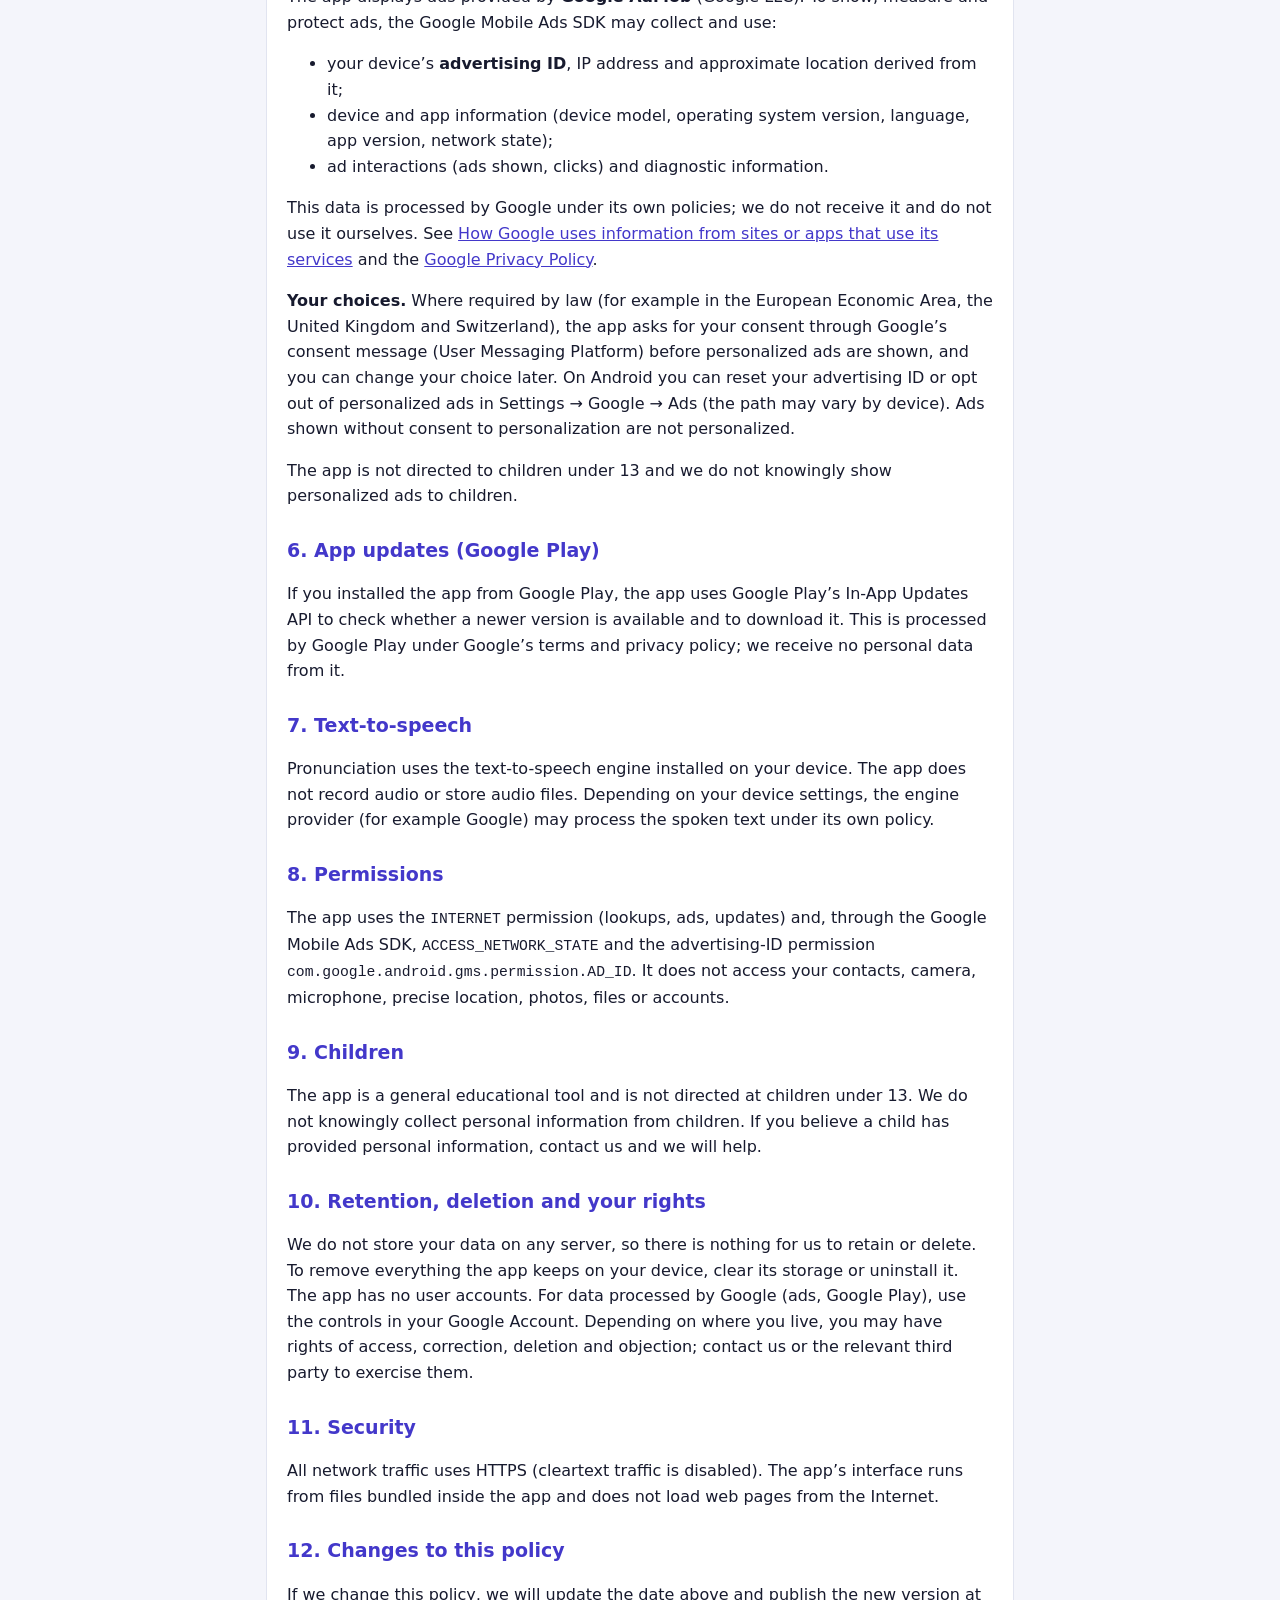
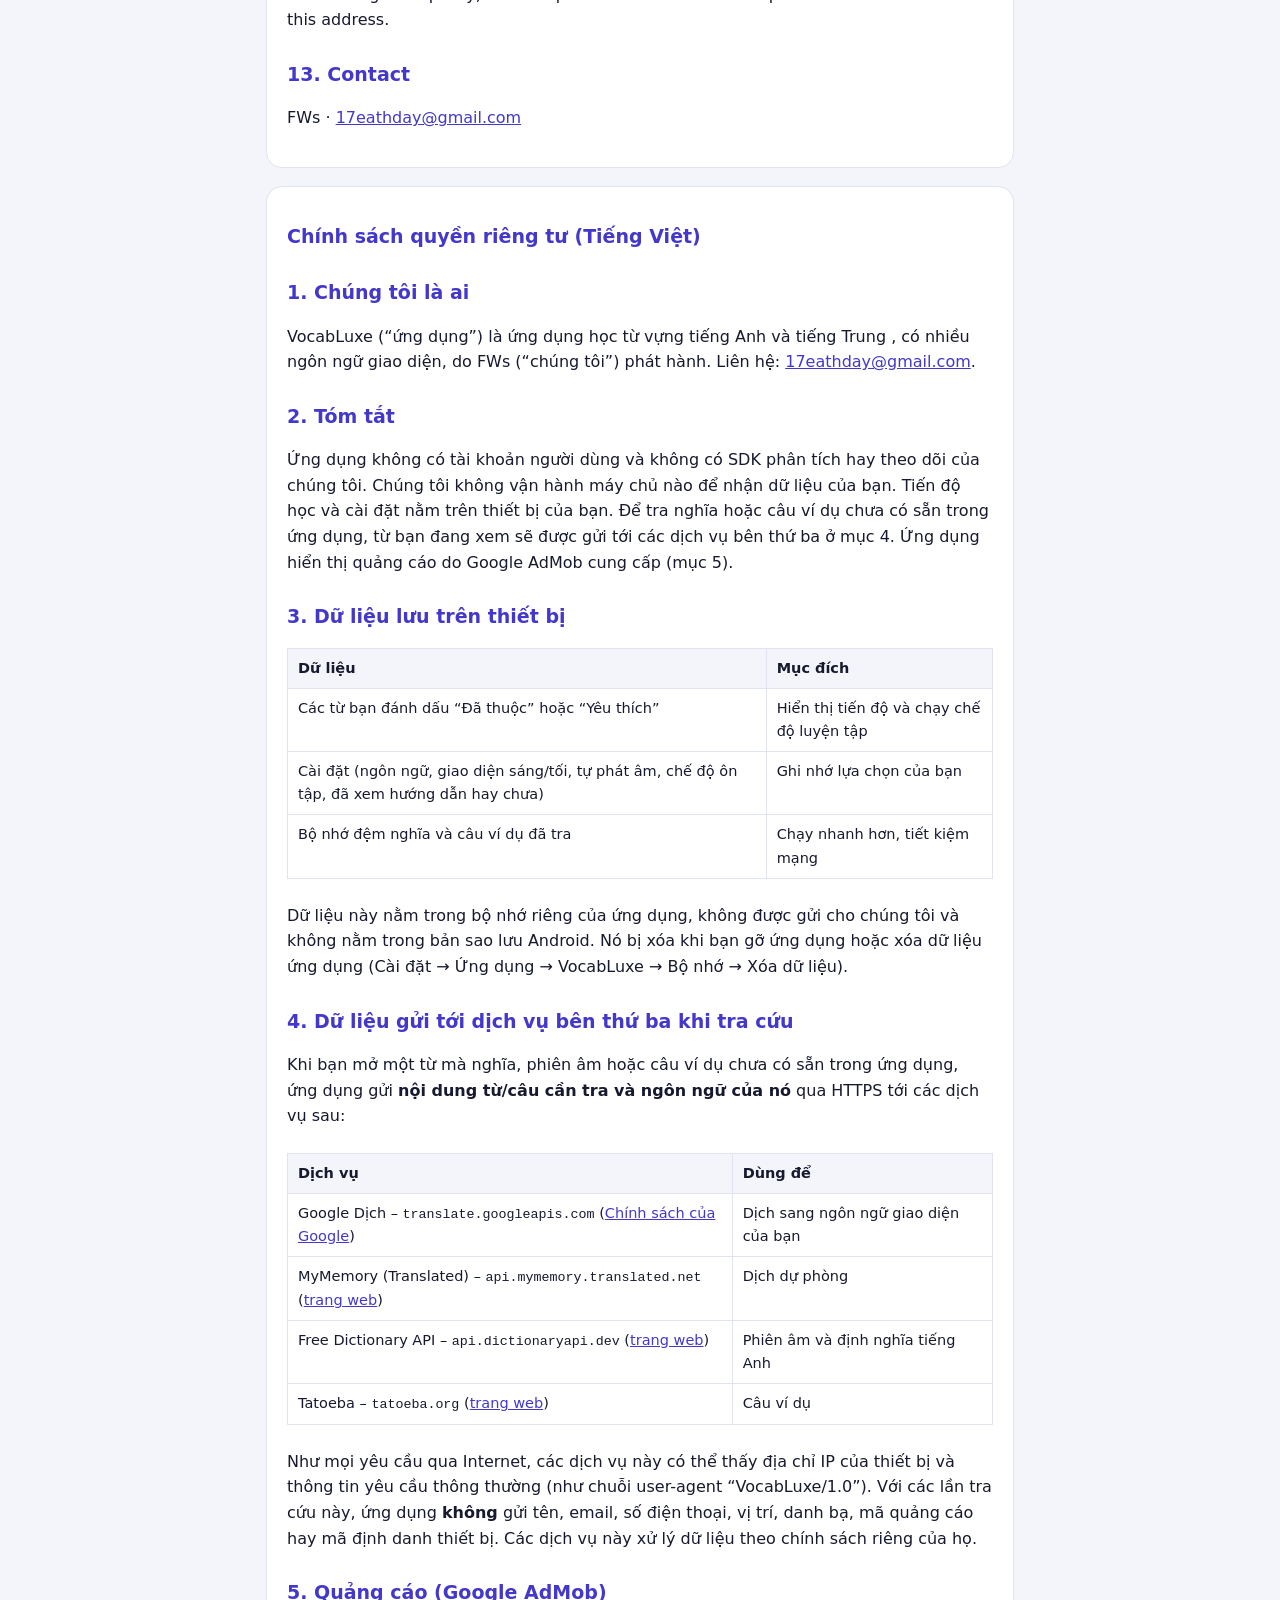
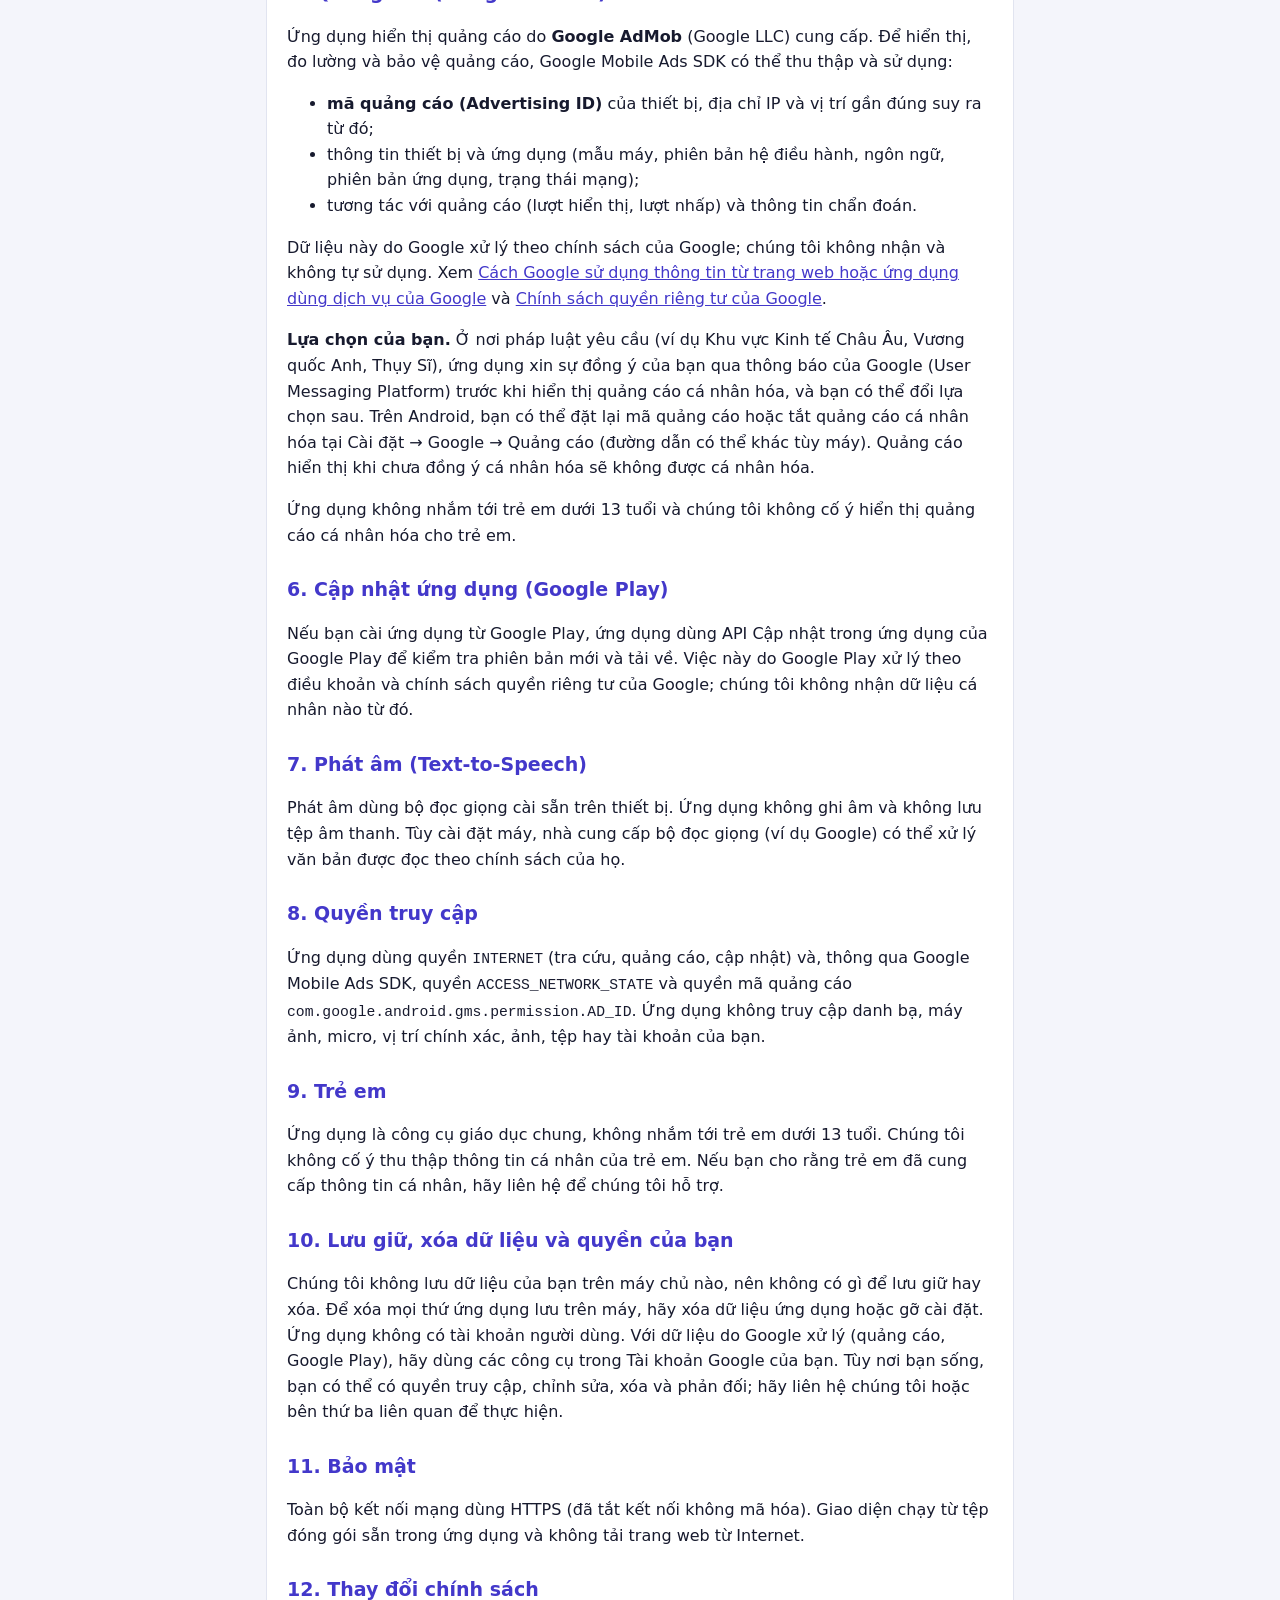
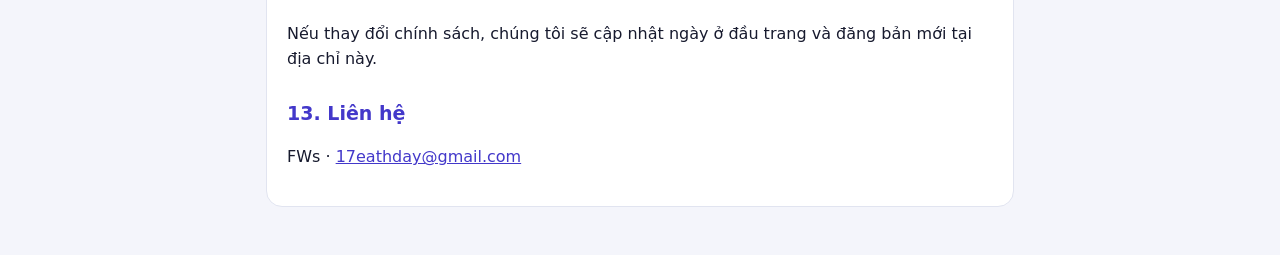
==== commit 891a0579: "test" ====
--- a/docs/privacy-policy.html
+++ b/docs/privacy-policy.html
@@ -35,7 +35,7 @@
   <!-- ===================== ENGLISH ===================== -->
   <section id="en" class="card" lang="en">
     <h2>1. Who we are</h2>
-    <p>VocabLuxe (“the app”) is a vocabulary-learning app for English and Chinese (HSK), available in several interface languages, published by FWs (“we”, “us”). Contact: <a href="mailto:17eathday@gmail.com">17eathday@gmail.com</a>.</p>
+    <p>VocabLuxe (“the app”) is a vocabulary-learning app for English and Chinese , available in several interface languages, published by FWs (“we”, “us”). Contact: <a href="mailto:17eathday@gmail.com">17eathday@gmail.com</a>.</p>
 
     <h2>2. Summary</h2>
     <p>The app has no user accounts and no analytics or tracking SDKs of our own. We do not run any server that receives your data. Your study progress and settings stay on your device. To look up a meaning or an example sentence that is not bundled in the app, the word you are viewing is sent to the third-party services in section 4. The app shows ads provided by Google AdMob (section 5).</p>
@@ -101,7 +101,7 @@
     <h2>Chính sách quyền riêng tư (Tiếng Việt)</h2>
 
     <h2>1. Chúng tôi là ai</h2>
-    <p>VocabLuxe (“ứng dụng”) là ứng dụng học từ vựng tiếng Anh và tiếng Trung (HSK), có nhiều ngôn ngữ giao diện, do FWs (“chúng tôi”) phát hành. Liên hệ: <a href="mailto:17eathday@gmail.com">17eathday@gmail.com</a>.</p>
+    <p>VocabLuxe (“ứng dụng”) là ứng dụng học từ vựng tiếng Anh và tiếng Trung , có nhiều ngôn ngữ giao diện, do FWs (“chúng tôi”) phát hành. Liên hệ: <a href="mailto:17eathday@gmail.com">17eathday@gmail.com</a>.</p>
 
     <h2>2. Tóm tắt</h2>
     <p>Ứng dụng không có tài khoản người dùng và không có SDK phân tích hay theo dõi của chúng tôi. Chúng tôi không vận hành máy chủ nào để nhận dữ liệu của bạn. Tiến độ học và cài đặt nằm trên thiết bị của bạn. Để tra nghĩa hoặc câu ví dụ chưa có sẵn trong ứng dụng, từ bạn đang xem sẽ được gửi tới các dịch vụ bên thứ ba ở mục 4. Ứng dụng hiển thị quảng cáo do Google AdMob cung cấp (mục 5).</p>
